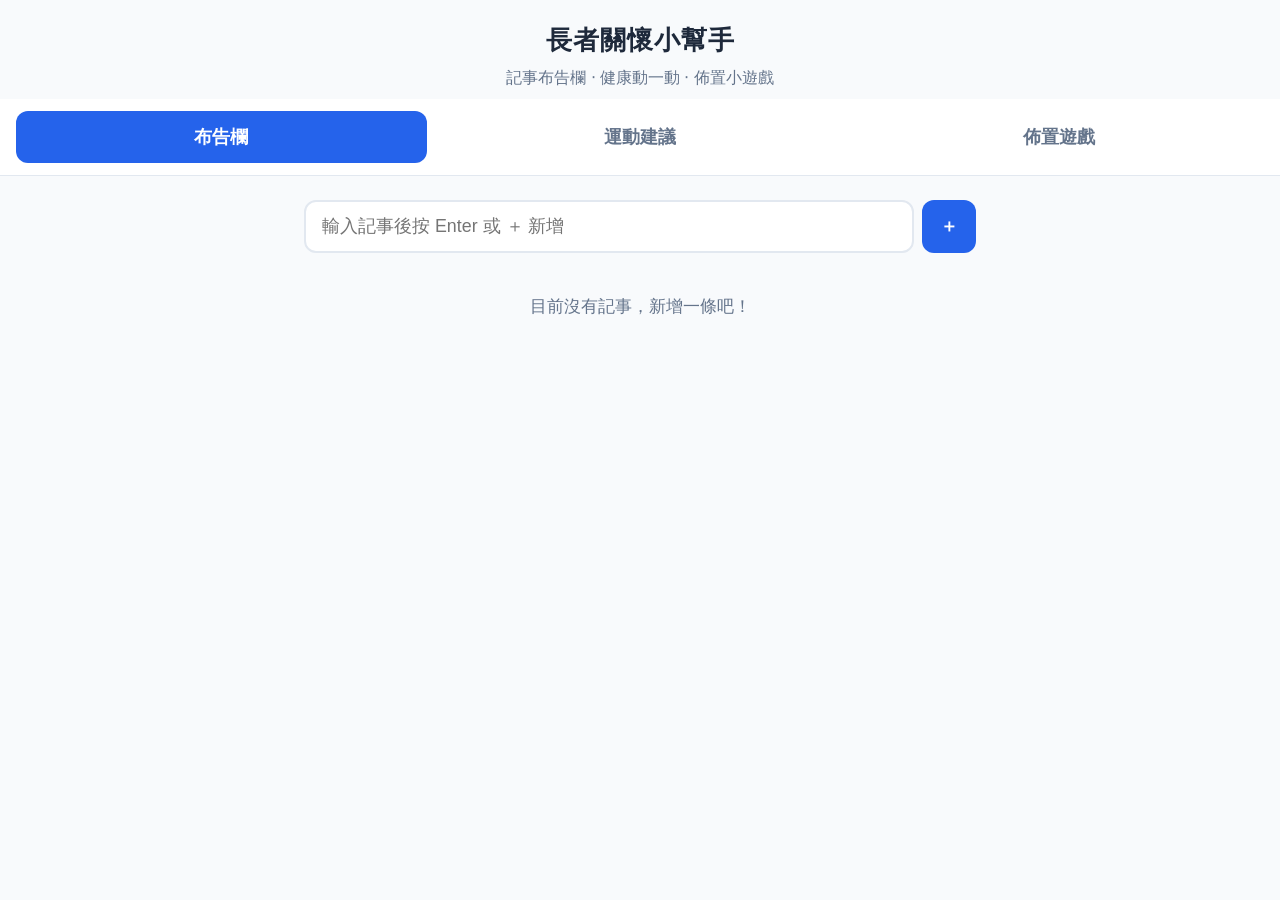
==== index.html @ 1b2fa048 "Initial commit: PWA scaffold with board, exercise, room decoration" ====
<!DOCTYPE html>
<html lang="zh-Hant">
<head>
  <meta charset="UTF-8" />
  <meta name="viewport" content="width=device-width, initial-scale=1, viewport-fit=cover" />
  <meta name="theme-color" content="#2563eb" />
  <meta name="description" content="布告欄記事與運動建議小工具" />
  <link rel="manifest" href="./manifest.webmanifest" />
  <link rel="icon" type="image/svg+xml" href="./icons/icon.svg" />
  <link rel="apple-touch-icon" href="./icons/icon-192.png" />
  <link rel="stylesheet" href="./css/style.css" />
  <title>長者關懷小幫手</title>
</head>
<body>
  <header class="app-header">
    <h1 class="app-title">長者關懷小幫手</h1>
    <p class="app-subtitle">記事布告欄 ‧ 健康動一動 ‧ 佈置小遊戲</p>
  </header>

  <nav class="tabs-bar" role="tablist" aria-label="功能分頁">
    <button class="tab-btn active" role="tab" aria-selected="true" aria-controls="panel-board" data-tab="board">布告欄</button>
    <button class="tab-btn" role="tab" aria-selected="false" aria-controls="panel-exercise" data-tab="exercise">運動建議</button>
    <button class="tab-btn" role="tab" aria-selected="false" aria-controls="panel-room" data-tab="room">佈置遊戲</button>
  </nav>

  <main class="app-main">
    <section id="panel-board" class="panel active" role="tabpanel" aria-labelledby="tab-board">
      <form id="note-form" class="note-form" autocomplete="off">
        <label for="note-input" class="visually-hidden">新增記事</label>
        <input id="note-input" name="note" type="text" placeholder="輸入記事後按 Enter 或 ＋ 新增" maxlength="120" required />
        <button type="submit" class="btn btn-primary" aria-label="新增">＋</button>
      </form>
      <ul id="note-list" class="note-list" aria-live="polite"></ul>
      <p id="note-empty" class="empty-hint">目前沒有記事，新增一條吧！</p>
    </section>

    <section id="panel-exercise" class="panel" role="tabpanel" aria-labelledby="tab-exercise" hidden>
      <div class="exercise-controls">
        <label for="exercise-part">想動哪裡？</label>
        <select id="exercise-part" aria-label="選擇部位">
          <option value="any">隨機</option>
          <option value="whole">全身</option>
          <option value="upper">上半身</option>
          <option value="lower">下半身</option>
          <option value="seated">坐著就能做</option>
        </select>
        <button id="exercise-pick" class="btn btn-primary" type="button">給我一個建議</button>
      </div>
      <div id="exercise-card" class="exercise-card" aria-live="polite">
        <h3 id="exercise-title">尚未選擇</h3>
        <p id="exercise-desc">按下「給我一個建議」開始</p>
        <p id="exercise-meta" class="meta"></p>
      </div>
      <details class="exercise-list">
        <summary>查看全部建議</summary>
        <ul id="exercise-all"></ul>
      </details>
    </section>

    <section id="panel-room" class="panel room-panel" role="tabpanel" aria-labelledby="tab-room" hidden>
      <div class="room-toolbar">
        <span class="room-hint">點下方物品加入 · 拖曳擺放 · 拖到垃圾桶移除</span>
        <button id="room-reset" type="button" class="btn btn-ghost">重置房間</button>
      </div>
      <div id="room-area" class="room-area">
        <div id="trash-area" class="trash-area" aria-hidden="true">🗑️</div>
      </div>
      <div id="inventory-panel" class="inventory-panel" aria-label="家具清單"></div>
      <p id="room-empty" class="empty-hint">房間空空的，點下方物品開始佈置吧！</p>
    </section>
  </main>

  <div id="toast" class="toast" role="status" aria-live="polite"></div>

  <script src="./js/store.js"></script>
  <script src="./js/board.js"></script>
  <script src="./js/exercise.js"></script>
  <script src="./js/room.js"></script>
  <script src="./js/app.js"></script>
</body>
</html>
---- css/style.css ----
:root {
  --bg: #f8fafc;
  --surface: #ffffff;
  --text: #1e293b;
  --muted: #64748b;
  --primary: #2563eb;
  --primary-text: #ffffff;
  --accent: #f59e0b;
  --danger: #dc2626;
  --border: #e2e8f0;
  --radius: 12px;
  --shadow: 0 2px 8px rgba(15, 23, 42, 0.06);
  --font-size-base: 18px;
}

@media (prefers-color-scheme: dark) {
  :root {
    --bg: #0f172a;
    --surface: #1e293b;
    --text: #f1f5f9;
    --muted: #94a3b8;
    --border: #334155;
    --shadow: 0 2px 8px rgba(0, 0, 0, 0.3);
  }
}

* { box-sizing: border-box; }

html, body {
  margin: 0;
  padding: 0;
  background: var(--bg);
  color: var(--text);
  font-family: -apple-system, BlinkMacSystemFont, "Segoe UI", "PingFang TC", "Microsoft JhengHei", "Noto Sans TC", sans-serif;
  font-size: var(--font-size-base);
  line-height: 1.6;
  -webkit-text-size-adjust: 100%;
}

.visually-hidden {
  position: absolute;
  width: 1px;
  height: 1px;
  padding: 0;
  margin: -1px;
  overflow: hidden;
  clip: rect(0, 0, 0, 0);
  border: 0;
}

.app-header {
  padding: 20px 16px 8px;
  text-align: center;
}

.app-title {
  margin: 0;
  font-size: 1.5rem;
  letter-spacing: 1px;
}

.app-subtitle {
  margin: 4px 0 0;
  color: var(--muted);
  font-size: 0.95rem;
}

.tabs-bar {
  display: flex;
  gap: 8px;
  padding: 12px 16px;
  background: var(--surface);
  border-bottom: 1px solid var(--border);
  position: sticky;
  top: 0;
  z-index: 10;
}

.tab-btn {
  flex: 1;
  padding: 12px 16px;
  font-size: 1.05rem;
  font-weight: 600;
  background: transparent;
  color: var(--muted);
  border: 2px solid transparent;
  border-radius: var(--radius);
  cursor: pointer;
  min-height: 48px;
}

.tab-btn.active {
  background: var(--primary);
  color: var(--primary-text);
}

.tab-btn:focus-visible {
  outline: 3px solid var(--accent);
  outline-offset: 2px;
}

.app-main {
  padding: 16px;
  max-width: 720px;
  margin: 0 auto;
}

.panel { display: none; }
.panel.active { display: block; }

.note-form {
  display: flex;
  gap: 8px;
  margin-bottom: 16px;
}

.note-form input {
  flex: 1;
  padding: 14px 16px;
  font-size: 1.05rem;
  border: 2px solid var(--border);
  border-radius: var(--radius);
  background: var(--surface);
  color: var(--text);
  min-height: 48px;
}

.note-form input:focus {
  outline: none;
  border-color: var(--primary);
}

.btn {
  border: none;
  border-radius: var(--radius);
  padding: 14px 18px;
  font-size: 1.05rem;
  font-weight: 600;
  cursor: pointer;
  min-height: 48px;
  min-width: 48px;
}

.btn-primary {
  background: var(--primary);
  color: var(--primary-text);
}

.btn-primary:hover { filter: brightness(1.05); }

.btn-ghost {
  background: transparent;
  color: var(--muted);
  padding: 6px 10px;
  min-height: 36px;
}

.btn-danger {
  background: transparent;
  color: var(--danger);
  border: 1px solid var(--danger);
  padding: 6px 10px;
  min-height: 36px;
}

.note-list {
  list-style: none;
  padding: 0;
  margin: 0;
  display: grid;
  gap: 10px;
}

.note-item {
  background: var(--surface);
  border: 1px solid var(--border);
  border-radius: var(--radius);
  padding: 14px 16px;
  box-shadow: var(--shadow);
  display: flex;
  align-items: center;
  gap: 12px;
}

.note-item .text {
  flex: 1;
  word-break: break-word;
}

.note-item.done .text {
  text-decoration: line-through;
  color: var(--muted);
}

.note-item input[type="checkbox"] {
  width: 24px;
  height: 24px;
  accent-color: var(--primary);
}

.empty-hint {
  text-align: center;
  color: var(--muted);
  margin: 24px 0;
}

.exercise-controls {
  display: flex;
  flex-wrap: wrap;
  gap: 8px;
  align-items: center;
  margin-bottom: 16px;
}

.exercise-controls label { margin: 0; }
.exercise-controls select {
  flex: 1;
  min-width: 140px;
  padding: 12px;
  font-size: 1rem;
  border: 2px solid var(--border);
  border-radius: var(--radius);
  background: var(--surface);
  color: var(--text);
  min-height: 48px;
}

.exercise-card {
  background: var(--surface);
  border: 1px solid var(--border);
  border-radius: var(--radius);
  padding: 20px;
  box-shadow: var(--shadow);
  margin-bottom: 16px;
}

.exercise-card h3 {
  margin: 0 0 8px;
  font-size: 1.25rem;
  color: var(--primary);
}

.exercise-card .meta {
  margin: 8px 0 0;
  color: var(--muted);
  font-size: 0.95rem;
}

.exercise-list summary {
  padding: 12px;
  cursor: pointer;
  font-weight: 600;
}

.exercise-list ul {
  list-style: none;
  padding: 0 12px 12px;
  margin: 0;
  display: grid;
  gap: 6px;
}

.exercise-list li {
  padding: 8px 0;
  border-bottom: 1px dashed var(--border);
}

.toast {
  position: fixed;
  left: 50%;
  bottom: 32px;
  transform: translateX(-50%) translateY(20px);
  background: var(--text);
  color: var(--bg);
  padding: 12px 18px;
  border-radius: 999px;
  opacity: 0;
  pointer-events: none;
  transition: opacity 0.2s, transform 0.2s;
  z-index: 100;
}

.toast.show {
  opacity: 1;
  transform: translateX(-50%) translateY(0);
}

.offline-body {
  padding: 40px 20px;
  text-align: center;
}

@media (min-width: 720px) {
  :root { --font-size-base: 17px; }
  .app-main { padding: 24px; }
}

/* ===== 佈置遊戲 ===== */
.room-panel {
  display: none;
  flex-direction: column;
  gap: 12px;
}
.room-panel.active { display: flex; }

.room-toolbar {
  display: flex;
  align-items: center;
  justify-content: space-between;
  gap: 12px;
  flex-wrap: wrap;
}

.room-hint {
  color: var(--muted);
  font-size: 0.95rem;
}

.room-area {
  position: relative;
  width: 100%;
  height: 60vh;
  min-height: 360px;
  border-radius: var(--radius);
  border: 2px solid var(--border);
  background-image: linear-gradient(to bottom, #dbeafe 0%, #dbeafe 65%, #d1d5db 65%, #9ca3af 100%);
  background-color: #e5e7eb;
  overflow: hidden;
  touch-action: none;
}

.room-area::before {
  content: '';
  position: absolute;
  bottom: 35%;
  left: 0;
  width: 100%;
  height: 10px;
  background: #f8fafc;
  border-top: 1px solid #e2e8f0;
  border-bottom: 1px solid #cbd5e1;
  z-index: 1;
}

.trash-area {
  position: absolute;
  top: 16px;
  right: 16px;
  width: 56px;
  height: 56px;
  background: rgba(255, 255, 255, 0.85);
  border-radius: 50%;
  display: flex;
  align-items: center;
  justify-content: center;
  font-size: 1.6rem;
  color: var(--danger);
  box-shadow: 0 4px 6px -1px rgba(0, 0, 0, 0.1);
  transition: transform 0.2s, background 0.2s, box-shadow 0.2s, opacity 0.2s;
  opacity: 0.45;
  z-index: 20;
  pointer-events: none;
}

.trash-area.active {
  opacity: 1;
  transform: scale(1.15);
}

.trash-area.hover {
  background: #fee2e2;
  box-shadow: 0 10px 20px -4px rgba(239, 68, 68, 0.4);
  transform: scale(1.25);
}

.inventory-panel {
  display: grid;
  grid-template-columns: repeat(auto-fill, minmax(96px, 1fr));
  gap: 10px;
  padding: 8px;
  background: #fdf8f6;
  border: 1px solid #fecaca;
  border-radius: var(--radius);
}

.inventory-item {
  display: flex;
  flex-direction: column;
  align-items: center;
  justify-content: center;
  gap: 4px;
  padding: 8px 4px;
  background: var(--surface);
  border: 2px dashed var(--border);
  border-radius: var(--radius);
  cursor: pointer;
  transition: transform 0.15s, border-color 0.15s, background 0.15s;
  min-height: 96px;
  color: var(--text);
}

.inventory-item:hover,
.inventory-item:focus-visible {
  border-color: var(--primary);
  background: #eff6ff;
  transform: translateY(-2px);
  outline: none;
}

.inventory-item .item-icon {
  font-size: 2.5rem;
  line-height: 1;
}

.inventory-label {
  font-size: 0.9rem;
  color: var(--muted);
}

.placed-item {
  position: absolute;
  display: flex;
  align-items: center;
  justify-content: center;
  cursor: grab;
  user-select: none;
  touch-action: none;
  z-index: 5;
  transition: transform 0.1s;
}

.placed-item:active { cursor: grabbing; }

.placed-item.dragging {
  transform: scale(1.05);
  z-index: 50;
}

.placed-item .item-icon {
  font-size: 3.5rem;
  line-height: 1;
  pointer-events: none;
}
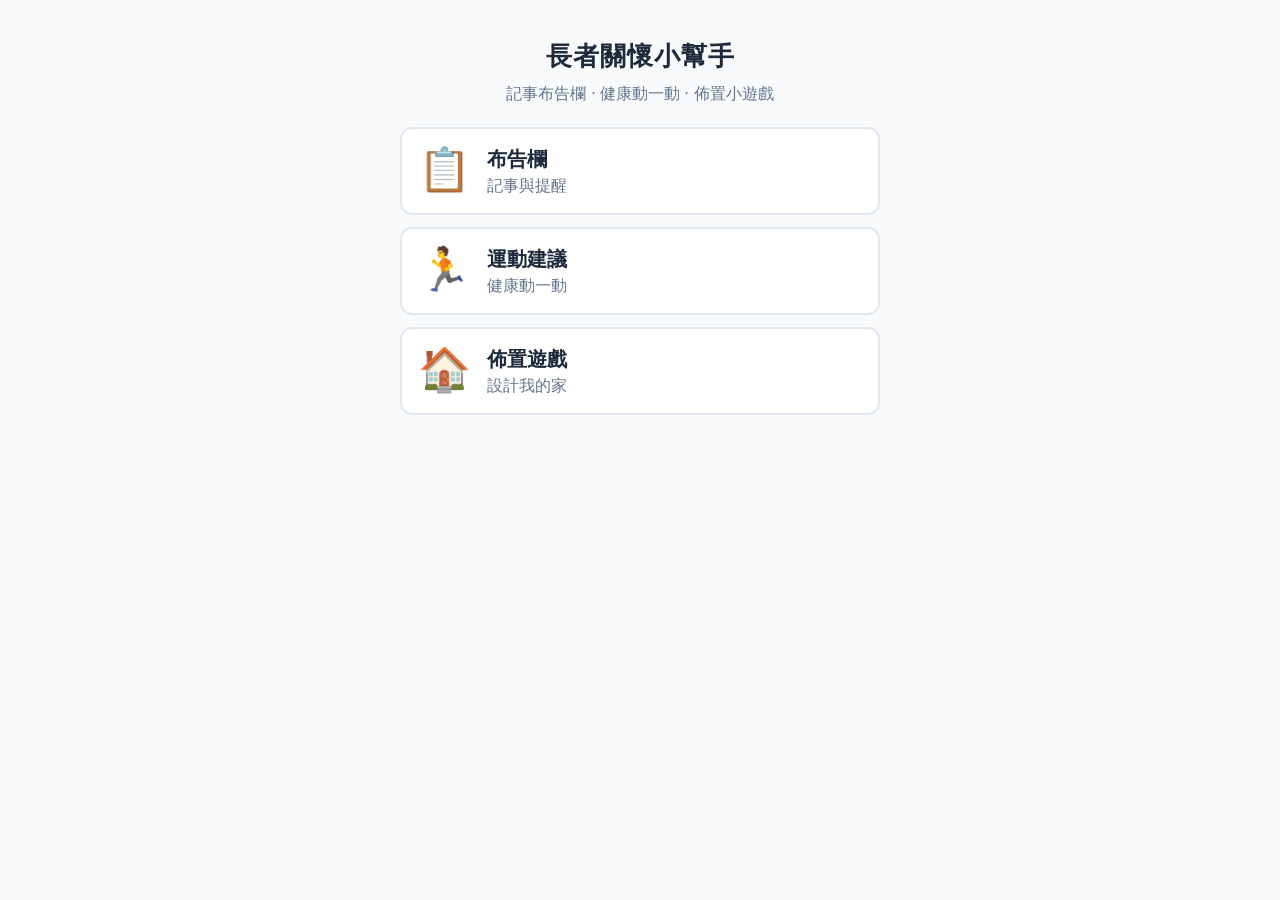
==== commit 5bf204e8: "refactor(nav): 改成 Hub 首頁 + 左上角箭頭導航 - 移除 Tab Bar，改用 Hub 首頁（三大功能卡片） - 每個 panel 加上 panel-header + 左上角 <" ====
--- a/index.html
+++ b/index.html
@@ -12,19 +12,40 @@
   <title>長者關懷小幫手</title>
 </head>
 <body>
-  <header class="app-header">
-    <h1 class="app-title">長者關懷小幫手</h1>
-    <p class="app-subtitle">記事布告欄 ‧ 健康動一動 ‧ 佈置小遊戲</p>
-  </header>
+  <main class="app-main">
+    <section id="panel-hub" class="panel hub-panel active" role="region" aria-label="首頁">
+      <h1 class="hub-title">長者關懷小幫手</h1>
+      <p class="hub-subtitle">記事布告欄 ‧ 健康動一動 ‧ 佈置小遊戲</p>
+      <div class="hub-cards">
+        <button class="hub-card" type="button" data-view="board">
+          <span class="hub-card-icon" aria-hidden="true">📋</span>
+          <span class="hub-card-text">
+            <span class="hub-card-title">布告欄</span>
+            <span class="hub-card-desc">記事與提醒</span>
+          </span>
+        </button>
+        <button class="hub-card" type="button" data-view="exercise">
+          <span class="hub-card-icon" aria-hidden="true">🏃</span>
+          <span class="hub-card-text">
+            <span class="hub-card-title">運動建議</span>
+            <span class="hub-card-desc">健康動一動</span>
+          </span>
+        </button>
+        <button class="hub-card" type="button" data-view="room">
+          <span class="hub-card-icon" aria-hidden="true">🏠</span>
+          <span class="hub-card-text">
+            <span class="hub-card-title">佈置遊戲</span>
+            <span class="hub-card-desc">設計我的家</span>
+          </span>
+        </button>
+      </div>
+    </section>
 
-  <nav class="tabs-bar" role="tablist" aria-label="功能分頁">
-    <button class="tab-btn active" role="tab" aria-selected="true" aria-controls="panel-board" data-tab="board">布告欄</button>
-    <button class="tab-btn" role="tab" aria-selected="false" aria-controls="panel-exercise" data-tab="exercise">運動建議</button>
-    <button class="tab-btn" role="tab" aria-selected="false" aria-controls="panel-room" data-tab="room">佈置遊戲</button>
-  </nav>
-
-  <main class="app-main">
-    <section id="panel-board" class="panel active" role="tabpanel" aria-labelledby="tab-board">
+    <section id="panel-board" class="panel board-panel" role="region" aria-label="布告欄" hidden>
+      <header class="panel-header">
+        <button class="back-arrow" type="button" data-go="hub" aria-label="返回首頁">←</button>
+        <h2 class="panel-title">布告欄</h2>
+      </header>
       <form id="note-form" class="note-form" autocomplete="off">
         <label for="note-input" class="visually-hidden">新增記事</label>
         <input id="note-input" name="note" type="text" placeholder="輸入記事後按 Enter 或 ＋ 新增" maxlength="120" required />
@@ -34,7 +55,11 @@
       <p id="note-empty" class="empty-hint">目前沒有記事，新增一條吧！</p>
     </section>
 
-    <section id="panel-exercise" class="panel" role="tabpanel" aria-labelledby="tab-exercise" hidden>
+    <section id="panel-exercise" class="panel exercise-panel" role="region" aria-label="運動建議" hidden>
+      <header class="panel-header">
+        <button class="back-arrow" type="button" data-go="hub" aria-label="返回首頁">←</button>
+        <h2 class="panel-title">運動建議</h2>
+      </header>
       <div class="exercise-controls">
         <label for="exercise-part">想動哪裡？</label>
         <select id="exercise-part" aria-label="選擇部位">
@@ -57,16 +82,44 @@
       </details>
     </section>
 
-    <section id="panel-room" class="panel room-panel" role="tabpanel" aria-labelledby="tab-room" hidden>
-      <div class="room-toolbar">
-        <span class="room-hint">點下方物品加入 · 拖曳擺放 · 拖到垃圾桶移除</span>
-        <button id="room-reset" type="button" class="btn btn-ghost">重置房間</button>
+    <section id="panel-room" class="panel room-panel" role="region" aria-label="佈置遊戲" hidden>
+      <header class="panel-header room-header">
+        <button class="back-arrow" type="button" data-go="hub" aria-label="返回首頁">←</button>
+        <h2 class="panel-title">佈置遊戲</h2>
+        <button id="room-reset" type="button" class="btn btn-ghost btn-reset">重置</button>
+      </header>
+
+      <div class="bg-section">
+        <span class="section-label">背景</span>
+        <div class="bg-picker" id="bg-picker" role="radiogroup" aria-label="背景選擇"></div>
       </div>
+
+      <div class="cat-tabs" id="cat-tabs" role="tablist" aria-label="道具分類"></div>
+
+      <div class="inventory-scroll">
+        <div class="inventory-row" id="inventory-row" role="list"></div>
+      </div>
+
       <div id="room-area" class="room-area">
-        <div id="trash-area" class="trash-area" aria-hidden="true">🗑️</div>
+        <div id="selection-menu" class="selection-menu" hidden>
+          <button type="button" data-act="shrink" class="menu-btn" aria-label="縮小">➖</button>
+          <button type="button" data-act="grow" class="menu-btn" aria-label="放大">➕</button>
+          <button type="button" data-act="delete" class="menu-btn menu-btn-danger" aria-label="刪除">🗑</button>
+          <button type="button" data-act="close" class="menu-btn menu-btn-primary" aria-label="完成">✓</button>
+        </div>
       </div>
-      <div id="inventory-panel" class="inventory-panel" aria-label="家具清單"></div>
-      <p id="room-empty" class="empty-hint">房間空空的，點下方物品開始佈置吧！</p>
+
+      <details class="custom-section">
+        <summary>新增我的素材</summary>
+        <div class="custom-controls">
+          <label class="custom-upload-btn">
+            <input type="file" id="item-upload" accept="image/*" hidden />
+            <span class="btn btn-ghost">＋ 上傳圖片</span>
+          </label>
+          <button id="custom-clear" type="button" class="btn btn-ghost">清除全部</button>
+        </div>
+        <p class="hint">上傳後會出現在「我的素材」分類，建議每張小於 500 KB。</p>
+      </details>
     </section>
   </main>
 
--- a/css/style.css
+++ b/css/style.css
@@ -48,65 +48,128 @@
   border: 0;
 }
 
-.app-header {
-  padding: 20px 16px 8px;
-  text-align: center;
-}
-
-.app-title {
-  margin: 0;
-  font-size: 1.5rem;
-  letter-spacing: 1px;
-}
-
-.app-subtitle {
-  margin: 4px 0 0;
-  color: var(--muted);
-  font-size: 0.95rem;
-}
-
-.tabs-bar {
-  display: flex;
-  gap: 8px;
-  padding: 12px 16px;
-  background: var(--surface);
-  border-bottom: 1px solid var(--border);
-  position: sticky;
-  top: 0;
-  z-index: 10;
-}
-
-.tab-btn {
-  flex: 1;
-  padding: 12px 16px;
-  font-size: 1.05rem;
-  font-weight: 600;
-  background: transparent;
-  color: var(--muted);
-  border: 2px solid transparent;
-  border-radius: var(--radius);
-  cursor: pointer;
-  min-height: 48px;
-}
-
-.tab-btn.active {
-  background: var(--primary);
-  color: var(--primary-text);
-}
-
-.tab-btn:focus-visible {
-  outline: 3px solid var(--accent);
-  outline-offset: 2px;
-}
-
 .app-main {
   padding: 16px;
   max-width: 720px;
   margin: 0 auto;
+  min-height: 100vh;
 }
 
 .panel { display: none; }
 .panel.active { display: block; }
+
+/* ===== Panel header + back arrow ===== */
+.panel-header {
+  display: flex;
+  align-items: center;
+  gap: 12px;
+  margin: 0 0 12px;
+  padding: 0;
+}
+
+.panel-title {
+  margin: 0;
+  font-size: 1.2rem;
+  font-weight: 700;
+  flex: 1;
+}
+
+.back-arrow {
+  width: 44px;
+  height: 44px;
+  border-radius: 50%;
+  border: 1px solid var(--border);
+  background: var(--surface);
+  color: var(--text);
+  font-size: 1.4rem;
+  font-weight: 700;
+  cursor: pointer;
+  flex-shrink: 0;
+  display: flex;
+  align-items: center;
+  justify-content: center;
+  padding: 0;
+  line-height: 1;
+}
+
+.back-arrow:hover,
+.back-arrow:focus-visible {
+  border-color: var(--primary);
+  background: #eff6ff;
+  outline: none;
+}
+
+/* ===== Hub ===== */
+.hub-panel { padding: 8px 0 16px; }
+
+.hub-title {
+  margin: 4px 0 4px;
+  font-size: 1.5rem;
+  text-align: center;
+  letter-spacing: 1px;
+}
+
+.hub-subtitle {
+  margin: 0 0 20px;
+  color: var(--muted);
+  text-align: center;
+  font-size: 0.95rem;
+}
+
+.hub-cards {
+  display: grid;
+  gap: 12px;
+  max-width: 480px;
+  margin: 0 auto;
+}
+
+.hub-card {
+  display: flex;
+  align-items: center;
+  gap: 16px;
+  padding: 16px;
+  background: var(--surface);
+  border: 2px solid var(--border);
+  border-radius: var(--radius);
+  cursor: pointer;
+  text-align: left;
+  font-family: inherit;
+  font-size: inherit;
+  color: var(--text);
+  transition: transform 0.15s, border-color 0.15s, background 0.15s, box-shadow 0.15s;
+  min-height: 80px;
+}
+
+.hub-card:hover,
+.hub-card:focus-visible {
+  border-color: var(--primary);
+  background: #eff6ff;
+  transform: translateY(-2px);
+  box-shadow: var(--shadow);
+  outline: none;
+}
+
+.hub-card-icon {
+  font-size: 2.5rem;
+  flex-shrink: 0;
+  line-height: 1;
+}
+
+.hub-card-text {
+  display: flex;
+  flex-direction: column;
+  gap: 2px;
+}
+
+.hub-card-title {
+  font-size: 1.2rem;
+  font-weight: 700;
+}
+
+.hub-card-desc {
+  font-size: 0.95rem;
+  color: var(--muted);
+}
 
 .note-form {
   display: flex;
@@ -299,21 +362,199 @@
 .room-panel {
   display: none;
   flex-direction: column;
-  gap: 12px;
+  gap: 10px;
 }
 .room-panel.active { display: flex; }
 
-.room-toolbar {
-  display: flex;
-  align-items: center;
-  justify-content: space-between;
-  gap: 12px;
+.room-header {
+  flex-shrink: 0;
+}
+
+.room-header .panel-title { flex: 1; }
+
+.btn-reset {
+  flex-shrink: 0;
+  padding: 8px 12px;
+  min-height: 36px;
+  font-size: 0.95rem;
+}
+
+.section-label {
+  font-weight: 600;
+  color: var(--muted);
+  margin-right: 4px;
+  font-size: 0.9rem;
+}
+
+.bg-section {
+  display: flex;
+  align-items: center;
+  gap: 8px;
   flex-wrap: wrap;
-}
-
-.room-hint {
-  color: var(--muted);
-  font-size: 0.95rem;
+  flex-shrink: 0;
+}
+
+.bg-picker {
+  display: inline-flex;
+  gap: 6px;
+  overflow-x: auto;
+  padding: 2px;
+  flex: 1;
+  min-width: 0;
+}
+
+.bg-tile {
+  position: relative;
+  width: 64px;
+  height: 44px;
+  border-radius: 8px;
+  border: 2px solid var(--border);
+  background-color: #e5e7eb;
+  background-size: cover;
+  background-position: center;
+  cursor: pointer;
+  flex-shrink: 0;
+  padding: 0;
+  color: var(--text);
+  font-weight: 600;
+  overflow: hidden;
+}
+
+.bg-tile span {
+  position: absolute;
+  bottom: 2px;
+  left: 0;
+  right: 0;
+  text-align: center;
+  font-size: 0.75rem;
+  background: rgba(255, 255, 255, 0.75);
+  padding: 1px 0;
+}
+
+.bg-tile.active {
+  border-color: var(--primary);
+  box-shadow: 0 0 0 2px rgba(37, 99, 235, 0.25);
+}
+
+.bg-tile.bg-custom {
+  background: #f1f5f9;
+  display: flex;
+  align-items: center;
+  justify-content: center;
+}
+
+.bg-tile.bg-custom input[type="color"] {
+  position: absolute;
+  inset: 0;
+  opacity: 0;
+  cursor: pointer;
+}
+
+.cat-tabs {
+  display: flex;
+  gap: 6px;
+  overflow-x: auto;
+  padding: 2px;
+  scrollbar-width: thin;
+  flex-shrink: 0;
+}
+
+.cat-tab {
+  flex-shrink: 0;
+  padding: 8px 14px;
+  border-radius: 999px;
+  border: 1px solid var(--border);
+  background: var(--surface);
+  color: var(--muted);
+  font-weight: 600;
+  cursor: pointer;
+  min-height: 40px;
+}
+
+.cat-tab.active {
+  background: var(--primary);
+  color: var(--primary-text);
+  border-color: var(--primary);
+}
+
+.cat-tab:focus-visible { outline: 3px solid var(--accent); outline-offset: 2px; }
+
+.inventory-scroll {
+  overflow-x: auto;
+  padding: 4px 2px 8px;
+  background: #fdf8f6;
+  border: 1px solid var(--border);
+  border-radius: var(--radius);
+  flex-shrink: 0;
+}
+
+.inventory-row {
+  display: inline-flex;
+  gap: 10px;
+  padding: 4px;
+  min-width: 100%;
+}
+
+.inventory-item {
+  flex-shrink: 0;
+  width: 88px;
+  display: flex;
+  flex-direction: column;
+  align-items: center;
+  justify-content: center;
+  gap: 4px;
+  padding: 8px 4px;
+  background: var(--surface);
+  border: 2px dashed var(--border);
+  border-radius: var(--radius);
+  cursor: pointer;
+  transition: transform 0.15s, border-color 0.15s, background 0.15s;
+  min-height: 96px;
+  color: var(--text);
+}
+
+.inventory-item:hover,
+.inventory-item:focus-visible {
+  border-color: var(--primary);
+  background: #eff6ff;
+  transform: translateY(-2px);
+  outline: none;
+}
+
+.inventory-item .item-icon {
+  font-size: 2.2rem;
+  line-height: 1;
+}
+
+.inventory-item .item-thumb {
+  width: 56px;
+  height: 56px;
+  object-fit: contain;
+}
+
+.inventory-upload {
+  border-style: solid;
+  border-color: var(--primary);
+  background: #eff6ff;
+}
+
+.inventory-upload .upload-plus {
+  font-size: 2rem;
+  color: var(--primary);
+  font-weight: bold;
+}
+
+.inventory-empty {
+  padding: 16px;
+  color: var(--muted);
+  font-style: italic;
+  min-width: 320px;
+  text-align: center;
+}
+
+.inventory-label {
+  font-size: 0.85rem;
+  color: var(--muted);
 }
 
 .room-area {
@@ -323,13 +564,16 @@
   min-height: 360px;
   border-radius: var(--radius);
   border: 2px solid var(--border);
+  background-color: #e5e7eb;
   background-image: linear-gradient(to bottom, #dbeafe 0%, #dbeafe 65%, #d1d5db 65%, #9ca3af 100%);
-  background-color: #e5e7eb;
+  background-repeat: no-repeat;
   overflow: hidden;
   touch-action: none;
-}
-
-.room-area::before {
+  transition: background-color 0.2s;
+  flex: 0 0 auto;
+}
+
+.room-area.bg-floor::before {
   content: '';
   position: absolute;
   bottom: 35%;
@@ -342,80 +586,10 @@
   z-index: 1;
 }
 
-.trash-area {
-  position: absolute;
-  top: 16px;
-  right: 16px;
-  width: 56px;
-  height: 56px;
-  background: rgba(255, 255, 255, 0.85);
-  border-radius: 50%;
-  display: flex;
-  align-items: center;
-  justify-content: center;
-  font-size: 1.6rem;
-  color: var(--danger);
-  box-shadow: 0 4px 6px -1px rgba(0, 0, 0, 0.1);
-  transition: transform 0.2s, background 0.2s, box-shadow 0.2s, opacity 0.2s;
-  opacity: 0.45;
-  z-index: 20;
-  pointer-events: none;
-}
-
-.trash-area.active {
-  opacity: 1;
-  transform: scale(1.15);
-}
-
-.trash-area.hover {
-  background: #fee2e2;
-  box-shadow: 0 10px 20px -4px rgba(239, 68, 68, 0.4);
-  transform: scale(1.25);
-}
-
-.inventory-panel {
-  display: grid;
-  grid-template-columns: repeat(auto-fill, minmax(96px, 1fr));
-  gap: 10px;
-  padding: 8px;
-  background: #fdf8f6;
-  border: 1px solid #fecaca;
-  border-radius: var(--radius);
-}
-
-.inventory-item {
-  display: flex;
-  flex-direction: column;
-  align-items: center;
-  justify-content: center;
-  gap: 4px;
-  padding: 8px 4px;
-  background: var(--surface);
-  border: 2px dashed var(--border);
-  border-radius: var(--radius);
-  cursor: pointer;
-  transition: transform 0.15s, border-color 0.15s, background 0.15s;
-  min-height: 96px;
-  color: var(--text);
-}
-
-.inventory-item:hover,
-.inventory-item:focus-visible {
-  border-color: var(--primary);
-  background: #eff6ff;
-  transform: translateY(-2px);
-  outline: none;
-}
-
-.inventory-item .item-icon {
-  font-size: 2.5rem;
-  line-height: 1;
-}
-
-.inventory-label {
-  font-size: 0.9rem;
-  color: var(--muted);
-}
+.room-area.bg-bedroom { background-image: linear-gradient(to bottom, #fce7f3 0%, #fce7f3 65%, #d4b896 65%, #8b6f47 100%); }
+.room-area.bg-garden  { background-image: linear-gradient(to bottom, #87ceeb 0%, #87ceeb 65%, #90ee90 65%, #228b22 100%); }
+.room-area.bg-beach   { background-image: linear-gradient(to bottom, #b0e0e6 0%, #87ceeb 40%, #f5deb3 40%, #daa520 100%); }
+.room-area.bg-night   { background-image: linear-gradient(to bottom, #0f172a 0%, #1e293b 65%, #334155 65%, #1e293b 100%); }
 
 .placed-item {
   position: absolute;
@@ -426,18 +600,141 @@
   user-select: none;
   touch-action: none;
   z-index: 5;
-  transition: transform 0.1s;
 }
 
 .placed-item:active { cursor: grabbing; }
 
+.placed-item.selected {
+  outline: 3px dashed var(--accent);
+  outline-offset: 4px;
+  z-index: 40;
+}
+
 .placed-item.dragging {
-  transform: scale(1.05);
   z-index: 50;
+  filter: drop-shadow(0 6px 8px rgba(0, 0, 0, 0.18));
+}
+
+.placed-icon {
+  width: 100%;
+  height: 100%;
+  display: flex;
+  align-items: center;
+  justify-content: center;
+  pointer-events: none;
 }
 
 .placed-item .item-icon {
   font-size: 3.5rem;
   line-height: 1;
   pointer-events: none;
+}
+
+.selection-menu {
+  position: absolute;
+  bottom: 16px;
+  left: 50%;
+  transform: translateX(-50%);
+  display: flex;
+  gap: 8px;
+  padding: 8px 12px;
+  background: var(--surface);
+  border: 1px solid var(--border);
+  border-radius: 999px;
+  box-shadow: 0 8px 18px rgba(15, 23, 42, 0.18);
+  z-index: 60;
+}
+
+.menu-btn {
+  width: 44px;
+  height: 44px;
+  border-radius: 50%;
+  border: 1px solid var(--border);
+  background: var(--surface);
+  cursor: pointer;
+  font-size: 1.25rem;
+  display: flex;
+  align-items: center;
+  justify-content: center;
+}
+
+.menu-btn:focus-visible { outline: 3px solid var(--accent); outline-offset: 2px; }
+
+.menu-btn-danger {
+  color: var(--danger);
+  border-color: var(--danger);
+}
+
+.menu-btn-primary {
+  background: var(--primary);
+  color: var(--primary-text);
+  border-color: var(--primary);
+}
+
+.custom-section {
+  background: var(--surface);
+  border: 1px solid var(--border);
+  border-radius: var(--radius);
+  padding: 8px 12px;
+  flex-shrink: 0;
+}
+
+.custom-section summary {
+  cursor: pointer;
+  font-weight: 600;
+  padding: 6px 0;
+}
+
+.custom-controls {
+  display: flex;
+  gap: 8px;
+  align-items: center;
+  flex-wrap: wrap;
+  padding-top: 8px;
+}
+
+.custom-upload-btn { display: inline-flex; }
+
+.hint {
+  margin: 6px 0 0;
+  color: var(--muted);
+  font-size: 0.9rem;
+}
+
+/* ===== 響應式：佈置遊戲占滿手機畫面 ===== */
+@media (max-width: 720px) {
+  body.in-room .app-main {
+    padding: 8px;
+    max-width: none;
+    min-height: 100vh;
+    min-height: 100dvh;
+    display: flex;
+  }
+
+  body.in-room .room-panel.active {
+    flex: 1;
+    height: 100vh;
+    height: 100dvh;
+    gap: 6px;
+  }
+
+  body.in-room .room-area {
+    flex: 1 1 auto;
+    min-height: 0;
+    height: auto;
+    border-radius: 10px;
+  }
+
+  body.in-room .room-header { padding: 0; margin-bottom: 0; }
+  body.in-room .back-arrow   { width: 40px; height: 40px; font-size: 1.2rem; }
+  body.in-room .panel-title  { font-size: 1.05rem; }
+  body.in-room .btn-reset    { padding: 6px 10px; }
+
+  body.in-room .bg-tile      { width: 52px; height: 38px; }
+  body.in-room .cat-tab      { padding: 6px 12px; font-size: 0.9rem; min-height: 36px; }
+  body.in-room .inventory-item { width: 76px; min-height: 80px; padding: 6px 4px; }
+  body.in-room .inventory-item .item-icon { font-size: 1.8rem; }
+  body.in-room .inventory-item .item-thumb { width: 44px; height: 44px; }
+
+  .hub-cards { grid-template-columns: 1fr; }
 }
